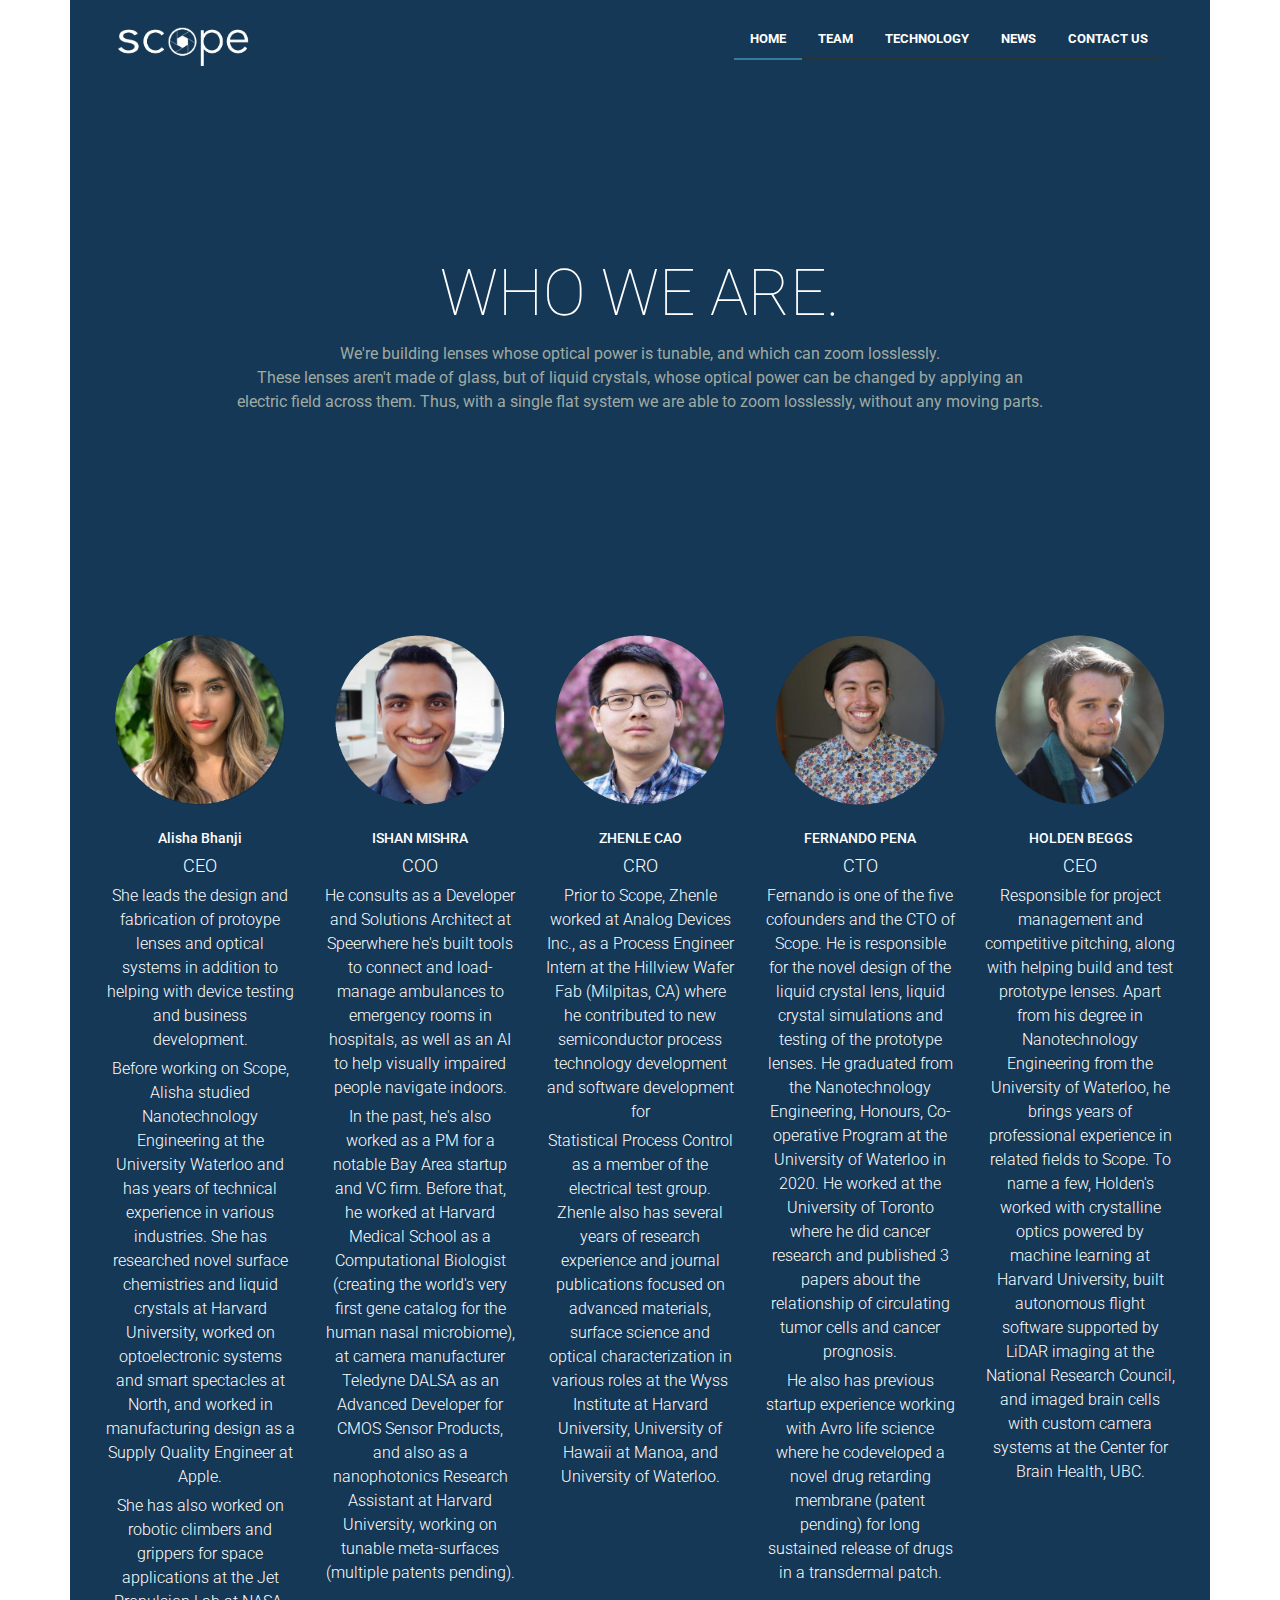
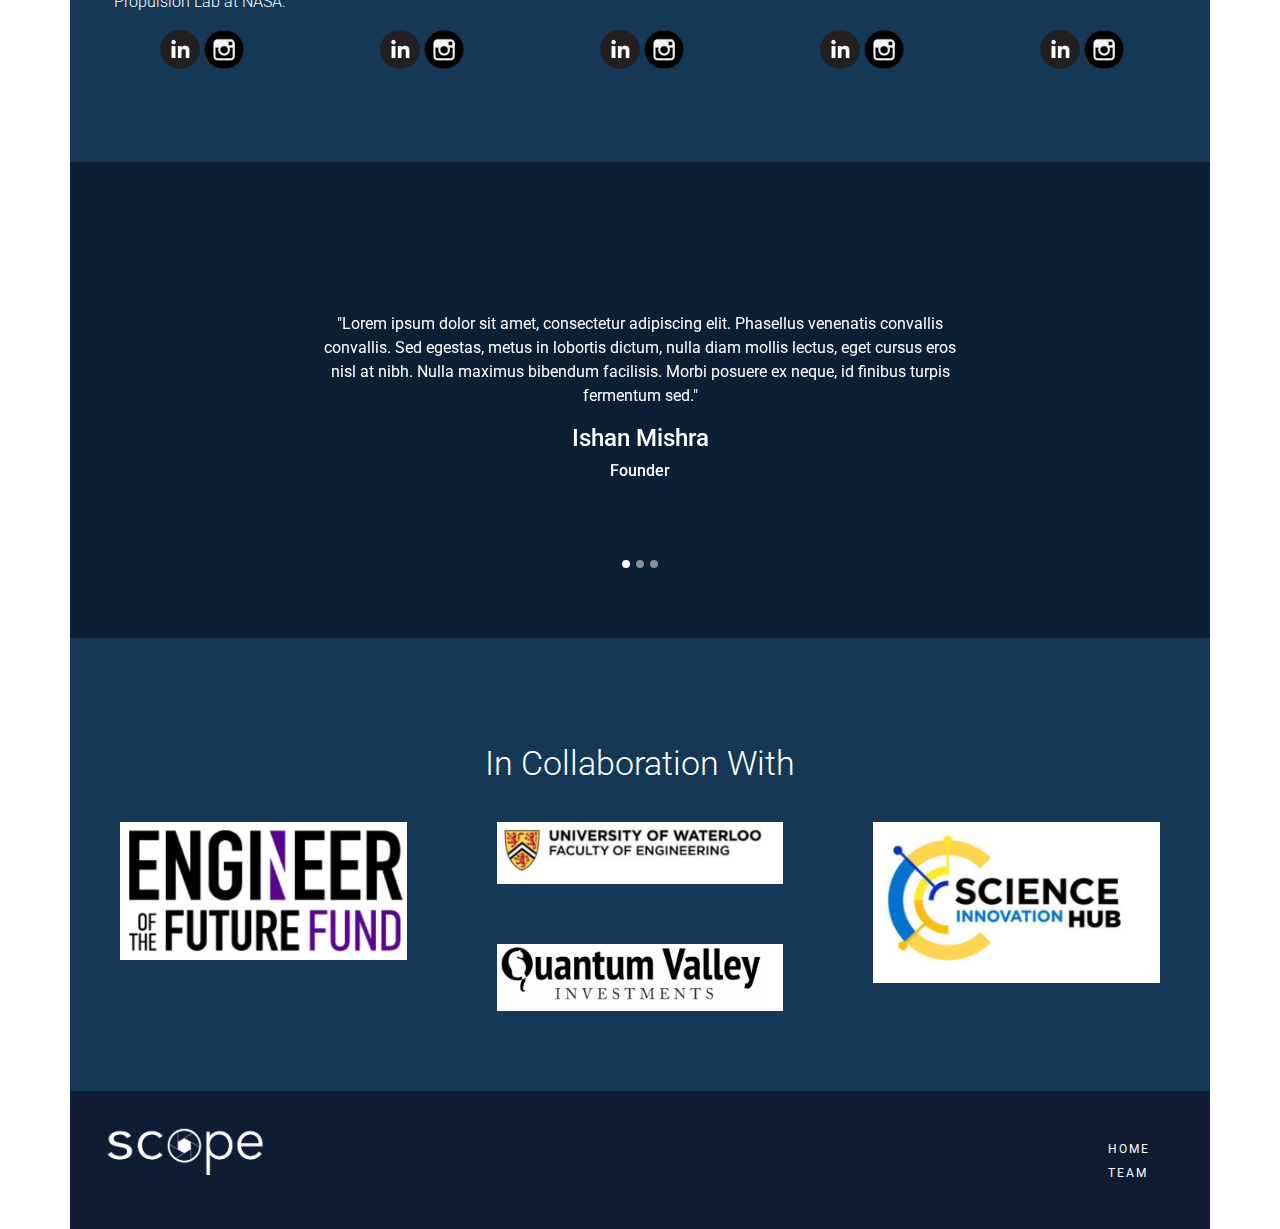
==== team.html @ c9a13b91 "first commit" ====
<!DOCTYPE html>
<html lang="en">
<head>
  <meta charset="UTF-8">
  <meta name="viewport" content="width=device-width, initial-scale=1.0">
  <title>Scope</title>
  <link href="https://fonts.googleapis.com/css2?family=Roboto:ital,wght@0,100;0,300;0,400;0,500;0,700;0,900;1,100;1,300;1,400;1,500;1,700;1,900&display=swap" rel="stylesheet">
  <link rel="stylesheet" href="./assets/lib/bootstrap-4.5.0/css/bootstrap.css">
  <link rel="stylesheet" href="./assets/css/style.css">
  <script src="./assets/lib/jquery/jquery.min.js"></script>
  <script src="./assets/lib/bootstrap-4.5.0/js/bootstrap.bundle.min.js"></script>
  <script src="https://ajax.googleapis.com/ajax/libs/jquery/3.5.1/jquery.min.js"></script>
  <script src="https://cdnjs.cloudflare.com/ajax/libs/popper.js/1.16.0/umd/popper.min.js"></script>
</head>
<body>
  <div id="scopeHomePage">
    <div class="hero-section-team container">
        <div class="row">
            <div class="col-12">
                <nav class="navbar navbar-expand-md navbar-light">
                    <div class="logo col-md-2">    
                        <a class="navbar-brand"><img class="logo-img" src="./assets/images/logo.png" alt="" /></a>
                    </div>
                    <button type="button" class="navbar-toggler bg-light" data-toggle="collapse" data-target="#nav">
                        <span class="navbar-toggler-icon"></span>
                    </button>
                    <div class="collapse col-md-10 nav-links navbar-collapse" id="nav">
                        <ul class="navbar-nav">
                            <li class="nav-item active">
                                <a class="nav-link text-light font-weight-bold px-3" href="#"><span>Home</span></a></a>
                            </li>
                            <li class="nav-item">
                                <a class="nav-link text-light font-weight-bold px-3" href="#"><span>Team</span></a>
                            </li>
                            <li class="nav-item">
                                <a class="nav-link text-light font-weight-bold px-3" href="#"><span>Technology</span></a>
                            </li>
                            <li class="nav-item">
                                <a class="nav-link text-light font-weight-bold px-3" href="#"><span>News</span></a>
                            </li>
                            <li class="nav-item">
                                <a class="nav-link text-light font-weight-bold px-3" href="#"><span>Contact Us</span></a>
                            </li>
                        </ul>
                    </div>
                </nav>
            </div>
            <div class="row main-section">
                <div class="col">
                    <h1 class="title">WHO WE ARE.</h1>
                    <p class="desc">We're building lenses whose optical power is tunable, and which can zoom losslessly.<br/>These lenses aren't made of glass, but of liquid crystals, whose optical power can be changed by applying an<br/>electric field across them. Thus, with a single flat system we are able to zoom losslessly, without any moving parts.</p>
                </div>
            </div>
            <div class="row team-container">
                <div class="col-12 col-md mb-5">
                    <div class="img-container">
                        <img src="./assets/images/team.png" alt="" />
                    </div>
                    <div class="team-content">
                        <h5>Alisha Bhanji</h5>
                        <h4>CEO</h4>
                        <p>She leads the design and fabrication of protoype lenses and optical systems in addition to helping with device testing and business development.</p>
                        <p>Before working on Scope, Alisha studied Nanotechnology Engineering at the University Waterloo and has years of technical experience in various industries. She has researched novel surface chemistries and liquid crystals at Harvard University, worked on optoelectronic systems and smart spectacles at North, and worked in manufacturing design as a Supply Quality Engineer at Apple.</p>
                        <p>She has also worked on robotic climbers and grippers for space applications at the Jet Propulsion Lab at NASA.</p>
                        <div class="social-links">
                            <a href="#"><img src="./assets/images/linkedin.png" alt="" /></a>
                            <a href="#"><img src="./assets/images/instagram.png" alt="" /></a>
                        </div>
                    </div>
                </div>
                <div class="col-12 col-md mb-5">
                    <div class="img-container">
                        <img src="./assets/images/team2.png" alt="" />
                    </div>
                    <div class="team-content">
                        <h5>ISHAN MISHRA</h5>
                        <h4>COO</h4>
                        <p>He consults as a Developer and
                            Solutions Architect at Speerwhere he's built tools to connect
                            and load-manage ambulances to
                            emergency rooms in hospitals, as
                            well as an AI to help visually
                            impaired people navigate
                            indoors.</p>
                        <p>In the past, he's also worked as a
                            PM for a notable Bay Area
                            startup and VC firm. Before that,
                            he worked at Harvard Medical
                            School as a Computational
                            Biologist (creating the world's
                            very first gene catalog for the
                            human nasal microbiome), at
                            camera manufacturer Teledyne
                            DALSA as an Advanced
                            Developer for CMOS Sensor
                            Products, and also as a nanophotonics Research Assistant at
                            Harvard University, working on
                            tunable meta-surfaces (multiple
                            patents pending).</p>
                            <div class="social-links">
                                <a href="#"><img src="./assets/images/linkedin.png" alt="" /></a>
                                <a href="#"><img src="./assets/images/instagram.png" alt="" /></a>
                            </div>
                    </div>
                </div>
                <div class="col-12 col-md mb-5">
                    <div class="img-container">
                        <img src="./assets/images/team3.png" alt="" />
                    </div>
                    <div class="team-content">
                        <h5>ZHENLE CAO</h5>
                        <h4>CRO</h4>
                        <p>Prior to Scope, Zhenle worked
                            at Analog Devices Inc., as a
                            Process Engineer Intern at the
                            Hillview Wafer Fab (Milpitas,
                            CA) where he contributed to
                            new semiconductor process
                            technology development and
                            software development for </p>
                        <p>Statistical Process Control as a
                            member of the electrical test
                            group. Zhenle also has several
                            years of research experience
                            and journal publications
                            focused on advanced
                            materials, surface science and
                            optical characterization in
                            various roles at the Wyss
                            Institute at Harvard University,
                            University of Hawaii at Manoa,
                            and University of Waterloo. </p>
                            <div class="social-links">
                                <a href="#"><img src="./assets/images/linkedin.png" alt="" /></a>
                                <a href="#"><img src="./assets/images/instagram.png" alt="" /></a>
                            </div>
                    </div>
                </div>
                <div class="col-12 col-md mb-5">
                    <div class="img-container">
                        <img src="./assets/images/team4.png" alt="" />
                    </div>
                    <div class="team-content">
                        <h5>FERNANDO PENA</h5>
                        <h4>CTO</h4>
                        <p>Fernando is one of the five cofounders and the CTO of Scope.
                            He is responsible for the novel
                            design of the liquid crystal lens,
                            liquid crystal simulations and
                            testing of the prototype lenses.
                            He graduated from the
                            Nanotechnology Engineering,
                            Honours, Co-operative Program
                            at the University of Waterloo in
                            2020. He worked at the
                            University of Toronto where he
                            did cancer research and
                            published 3 papers about the
                            relationship of circulating tumor
                            cells and cancer prognosis. </p>
                        <p>He also has previous startup
                            experience working with Avro
                            life science where he codeveloped a novel drug
                            retarding membrane (patent
                            pending) for long sustained
                            release of drugs in a transdermal
                            patch. </p>
                            <div class="social-links">
                                <a href="#"><img src="./assets/images/linkedin.png" alt="" /></a>
                                <a href="#"><img src="./assets/images/instagram.png" alt="" /></a>
                            </div>
                    </div>
                </div>
                <div class="col-12 col-md mb-5">
                    <div class="img-container">
                        <img src="./assets/images/team5.png" alt="" />
                    </div>
                    <div class="team-content">
                        <h5>HOLDEN BEGGS</h5>
                        <h4>CEO</h4>
                        <p>Responsible for project
                            management and competitive
                            pitching, along with helping
                            build and test prototype
                            lenses. Apart from his degree
                            in Nanotechnology
                            Engineering from the
                            University of Waterloo, he
                            brings years of professional
                            experience in related fields to
                            Scope. To name a few,
                            Holden's worked with
                            crystalline optics powered by
                            machine learning at Harvard
                            University, built autonomous
                            flight software supported by
                            LiDAR imaging at the National
                            Research Council, and imaged
                            brain cells with custom camera
                            systems at the Center for Brain
                            Health, UBC. </p>
                            <div class="social-links">
                                <a href="#"><img src="./assets/images/linkedin.png" alt="" /></a>
                                <a href="#"><img src="./assets/images/instagram.png" alt="" /></a>
                            </div>
                    </div>
                </div>
            </div>
        </div>
        <div class="row testmonial-container">
            <div id="demo" class="carousel slide" data-ride="carousel">

                <!-- Indicators -->
                <ul class="carousel-indicators">
                <li data-target="#demo" data-slide-to="0" class="active"></li>
                <li data-target="#demo" data-slide-to="1"></li>
                <li data-target="#demo" data-slide-to="2"></li>
                </ul>
                
                <!-- The slideshow -->
                <div class="carousel-inner">
                    <div class="carousel-item active">
                        <div class="carousel-content">
                            <p>"Lorem ipsum dolor sit amet, consectetur adipiscing elit. Phasellus venenatis convallis convallis. Sed egestas, metus in lobortis dictum, nulla diam mollis lectus, eget cursus eros nisl at nibh. Nulla maximus bibendum facilisis. Morbi posuere ex neque, id finibus turpis fermentum sed."</p>
                            <h4>Ishan Mishra</h4>
                            <h6>Founder</h6>
                        </div>
                    </div>
                    <div class="carousel-item">
                        <div class="carousel-content">
                            <p>"Lorem ipsum dolor sit amet, consectetur adipiscing elit. Phasellus venenatis convallis convallis. Sed egestas, metus in lobortis dictum, nulla diam mollis lectus, eget cursus eros nisl at nibh. Nulla maximus bibendum facilisis. Morbi posuere ex neque, id finibus turpis fermentum sed."</p>
                            <h4>Ishan Mishra</h4>
                            <h6>Founder</h6>
                        </div>
                    </div>
                    <div class="carousel-item">
                        <div class="carousel-content">
                            <p>"Lorem ipsum dolor sit amet, consectetur adipiscing elit. Phasellus venenatis convallis convallis. Sed egestas, metus in lobortis dictum, nulla diam mollis lectus, eget cursus eros nisl at nibh. Nulla maximus bibendum facilisis. Morbi posuere ex neque, id finibus turpis fermentum sed."</p>
                            <h4>Ishan Mishra</h4>
                            <h6>Founder</h6>
                        </div>
                    </div>
                </div>
            </div>
        </div>
        <div class="row collaboration-container">
            <div class="col-md-12 col-lg-12 col-12 col-sm-12">
                <h5>In Collaboration With</h5>
            </div>
            <div class="col-12 col-md">
                <div class="img-container">
                    <img src="./assets/images/dummy1.png" alt="" />
                </div>
            </div>
            <div class="col-12 col-md">
                <div class="img-container">
                    <img src="./assets/images/dummy2.png" alt="" />
                    <img src="./assets/images/dummy3.png" alt="" />
                </div>
            </div>
            <div class="col-12 col-md">
                <div class="img-container">
                    <img src="./assets/images/dummy4.png" alt="" />
                </div>
            </div>
        </div>
        <div class="row footer-container">
            <div class="col">
                <div class="footer">
                    <div class="img-container">
                        <img src="./assets/images/logo.png" alt="" style="width: 160px;"/>
                    </div>
                    <div class="fotter-links">
                        <ul>
                            <li><a href="#">Home</a></li>
                            <li><a href="#">Team</a></li>
                        </ul>
                    </div>
                </div>
            </div>
        </div>
    </div>
  </div>
</body>
</html>
---- assets/css/style.css ----
* {
  font-family: 'Roboto', sans-serif;
  font-size: 16px;
  color: #fff;
}
img{
  width: 100%;
}
.dark-bg {
  background-color: #0c2038;
}
.light-bg {
  background-color: #0f2540;
}
.hero-section{
  background-image: url(../images/covet.png);
}
.nav-links {
  display: flex;
  justify-content: flex-end;
  align-items: center;
}
.nav-links ul {
  display: flex;
  justify-content: flex-end;
  margin-bottom: 0;
}
.nav-links ul > li {
  list-style: none;
  display: inline-block;
  border-bottom: 2px solid #283434;
  transition: border 300ms ease-in;
}
.nav-links ul > li:hover {
  border-bottom: 2px solid #357d9d
}
.nav-links ul > li.active {
  border-bottom: 2px solid #357d9d
}
.nav-links ul > li span {
  color: #fff;
  text-transform: uppercase;
  font-size: 0.8rem;
}
.nav-colored{
  background-color: #0c2038;
  margin-top: -10px;
}
.main-section{
  text-align: center;
  padding: 100px 0;
  margin: 75px 0;
  width: 100%;
}
.main-section .title {
  font-size: 4rem;
  font-weight: 100;
  color: #fff;
  line-height: 5rem;
}
.main-section .desc {
  font-size: 1rem;
  line-height: 1.5rem;
  color: #9faaa3;
}
.per-wrapper {
  color: #fff;
}
.per-wrapper .percent {
  color: #3fbdfd;
  font-size: 2rem;
  line-height: 3rem;
  font-weight: 300;
}
.per-wrapper .per-txt{
  font-size: 1rem;
  font-weight: 300;
}
.our-tech-section .title {
  font-size: 3rem;
  color: #3fbdfd;
  font-weight: 300;
}
.our-tech-section .input-group{
  width: 80%;
}
.our-tech-section .input-group input{
  background: transparent;
  border-radius: 25px !important;
  color: #fff;
  font-size: 14px;
  z-index: 1;
}
.our-tech-section .input-group button{
  border-radius: 25px;
  background-color: #fff;
  border: 1px solid;
  color: #0c2038;
  font-size: 14px;
  padding: 6px 25px;
  position: absolute;
  right: 0;
}
.our-tech-section .sub-title {
  font-size: 2rem;
  font-weight: 300;
}
.our-tech-section p {
  color: #9faaa3
}
.applications-section .title{
text-align: end;
}
.applications-section .content{
  width: 75%;
  margin: auto;
}
.hero-section-team{
  background-color: #153856;
}
.team-container{
  margin: 20px;
}
.team-container .img-container img{
  width: 100%;
  border-radius: 50%;
  margin-bottom: 15px;
  padding: 10px;
}
.team-container .team-content h5{
  font-size: 14px;
  text-align: center;
}
.team-container .team-content h4{
  font-size: 18px;
  font-weight: 300;
  text-align: center;
}
.team-container .team-content p{
  font-size: 16px;
  font-weight: 300;
  text-align: center;
  margin-bottom: 5px;
}
.carousel-indicators{
  bottom: -60% !important;
}
.carousel-indicators li{
  width: 8px;
  height: 8px;
  border-radius: 50%;
}
.testmonial-container{
  padding: 150px 100px;
  text-align: center;
  margin: 75px -15px;
  background-color: #0d1f35;
}
.testmonial-container .carousel-content p{
  width: 70%;
  margin-right: auto;
  margin-left: auto;
}
.applications-section .img-container{
  text-align: center;
  margin-bottom: 15px;
}
.applications-section .img-container img{
 width: 8%;
}
.footer-container{
  background-color: #101c34;
  padding: 20px;
}
.footer-container .footer{
    display: flex;
    justify-content: space-between;
}
.footer-container .footer ul{
  padding: 25px;
  margin: 0;
}
.footer-container .footer ul li{
  list-style-type: none;
}
.footer-container .footer ul li a{
  font-size: 12px;
  color: #fff;
  text-transform: uppercase;
  letter-spacing: 2px;
}
.collaboration-container{
  padding: 30px 5px 50px;
}
.collaboration-container h5{
  text-align: center;
  font-size: 34px;
  font-weight: 300;
}
.collaboration-container .img-container img{
  width: 100%;
  padding: 30px;
}
.social-links{
  text-align: center;
  position: absolute;
  right: 30%;
  bottom: -5%;
}
.social-links a img{
  width: 40px;
  border-radius: 50%;
}
.news-section h3{
  text-align: center;
  color: #0f2540;
  font-size: 34px;
  font-weight: 300;
  padding: 40px;
}
.recent-posts h5{
  color: #0f2540;
  font-size: 16px;
  font-weight: 500;
}
.recent-content{
  border-bottom: 1px solid #ccc;
  border-top: 1px solid #ccc;
  padding: 25px 0;
  margin-left: 20px;
  margin-right: 50px;
}
.recent-content h3{
  color: #3fbdfd;
  text-align: center;
  font-weight: 400;
  margin: 0;
}
.recent-content h4{
  font-size: 12px;
  color: #283434;
  text-align: center;
}
.recent-content-by h2{
  color: #333;
  font-size: 22px;
  font-weight: 600;
}
.recent-content-by h2 span{
  color: #393333;
  font-weight: 300;
  padding-left: 25px;
}
.recent-content-by p{
  color: #393333;
  width: 80%;
  padding-top: 15px;
  margin-bottom: 45px;
}
@media(max-width: 480px){
  .testmonial-container{
    padding: 150px 30px;
  }
  .testmonial-container .carousel-content p{
    width: 100%;
  }
  .social-links{
    right: 40%;
  }
}
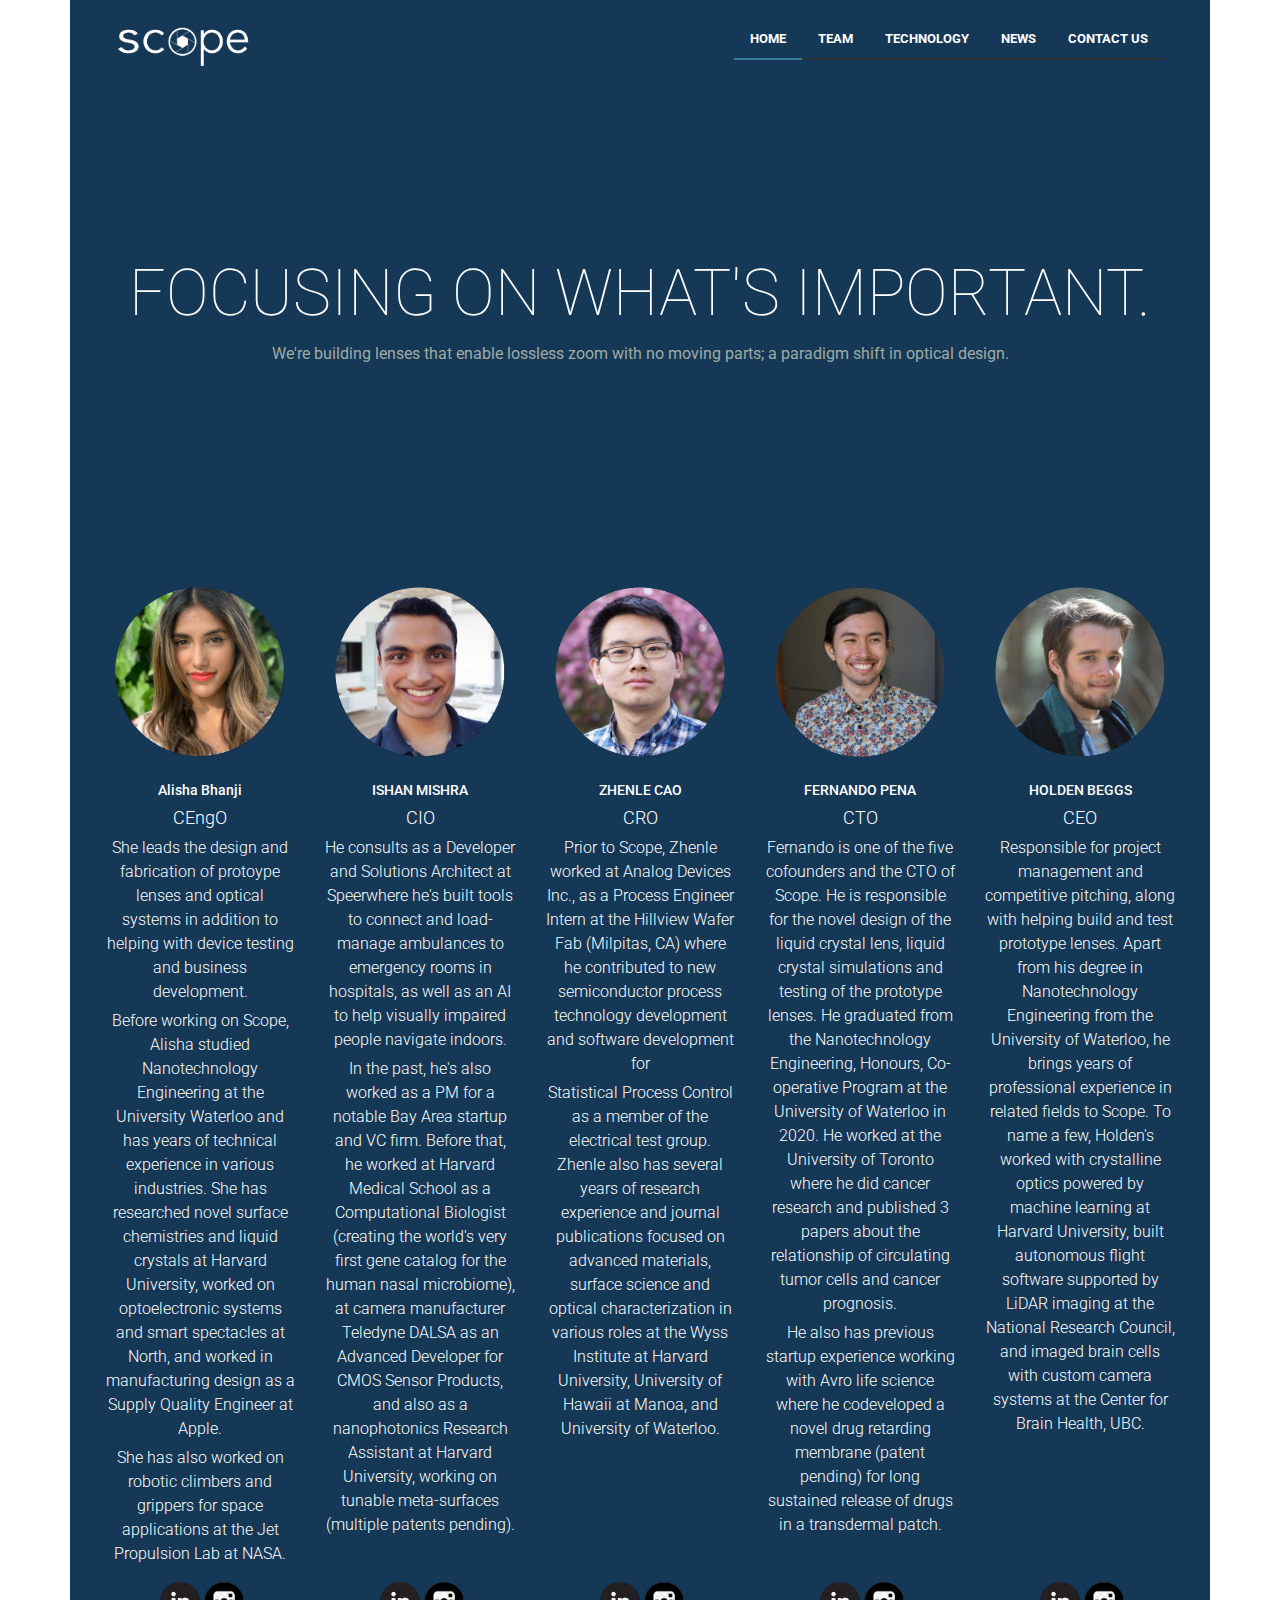
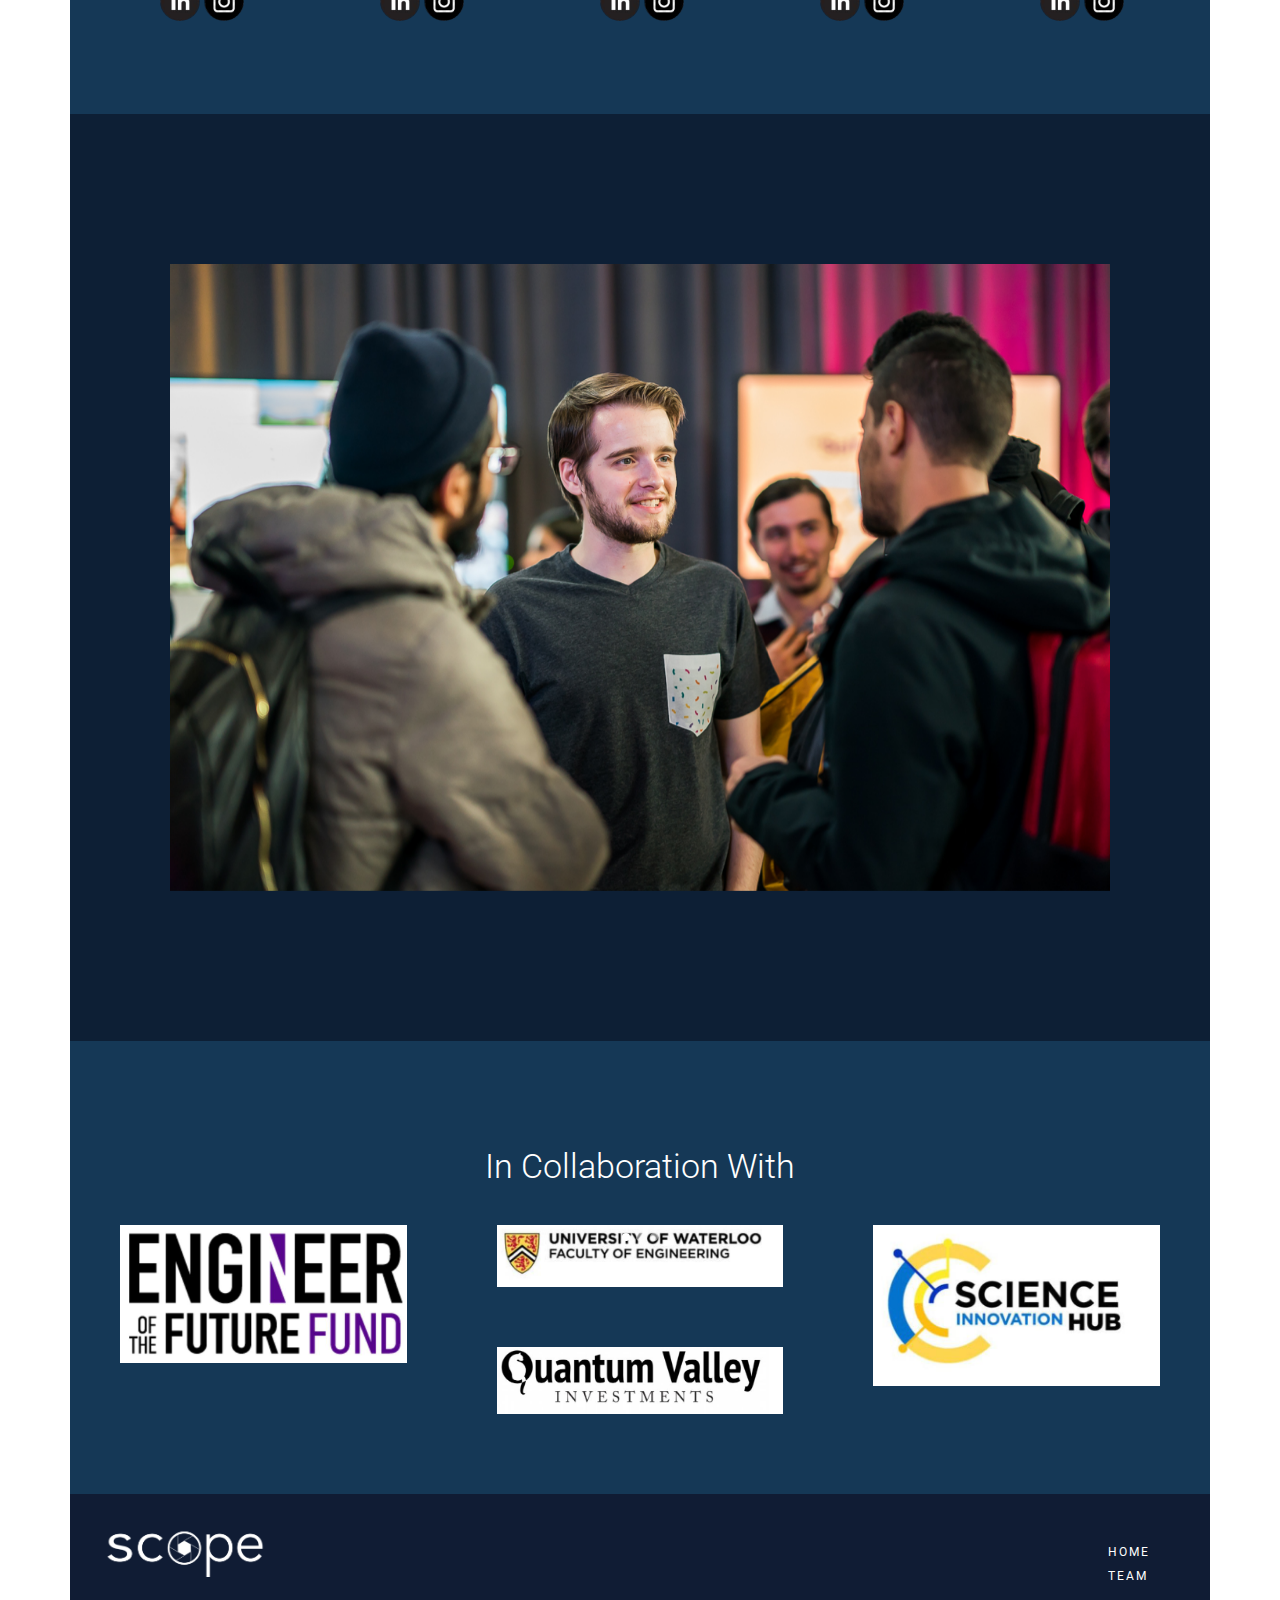
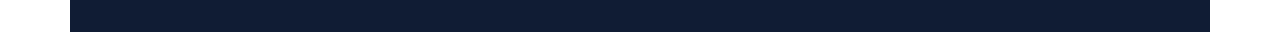
==== commit dd78b9a6: "Preliminary fixes made - IM" ====
--- a/team.html
+++ b/team.html
@@ -27,19 +27,19 @@
                     <div class="collapse col-md-10 nav-links navbar-collapse" id="nav">
                         <ul class="navbar-nav">
                             <li class="nav-item active">
-                                <a class="nav-link text-light font-weight-bold px-3" href="#"><span>Home</span></a></a>
+                                <a class="nav-link text-light font-weight-bold px-3" href="./index.html"><span>Home</span></a></a>
                             </li>
                             <li class="nav-item">
                                 <a class="nav-link text-light font-weight-bold px-3" href="#"><span>Team</span></a>
                             </li>
                             <li class="nav-item">
-                                <a class="nav-link text-light font-weight-bold px-3" href="#"><span>Technology</span></a>
-                            </li>
-                            <li class="nav-item">
-                                <a class="nav-link text-light font-weight-bold px-3" href="#"><span>News</span></a>
-                            </li>
-                            <li class="nav-item">
-                                <a class="nav-link text-light font-weight-bold px-3" href="#"><span>Contact Us</span></a>
+                                <a class="nav-link text-light font-weight-bold px-3" href="./index.html#technology"><span>Technology</span></a>
+                            </li>
+                            <li class="nav-item">
+                                <a class="nav-link text-light font-weight-bold px-3" href="./index.html#news"><span>News</span></a>
+                            </li>
+                            <li class="nav-item">
+                                <a class="nav-link text-light font-weight-bold px-3" href="./index.html#"><span>Contact Us</span></a>
                             </li>
                         </ul>
                     </div>
@@ -47,8 +47,8 @@
             </div>
             <div class="row main-section">
                 <div class="col">
-                    <h1 class="title">WHO WE ARE.</h1>
-                    <p class="desc">We're building lenses whose optical power is tunable, and which can zoom losslessly.<br/>These lenses aren't made of glass, but of liquid crystals, whose optical power can be changed by applying an<br/>electric field across them. Thus, with a single flat system we are able to zoom losslessly, without any moving parts.</p>
+                    <h1 class="title">FOCUSING ON WHAT'S IMPORTANT.</h1>
+                    <p class="desc">We're building lenses that enable lossless zoom with no moving parts; a paradigm shift in optical design.</p>
                 </div>
             </div>
             <div class="row team-container">
@@ -58,12 +58,12 @@
                     </div>
                     <div class="team-content">
                         <h5>Alisha Bhanji</h5>
-                        <h4>CEO</h4>
+                        <h4>CEngO</h4>
                         <p>She leads the design and fabrication of protoype lenses and optical systems in addition to helping with device testing and business development.</p>
                         <p>Before working on Scope, Alisha studied Nanotechnology Engineering at the University Waterloo and has years of technical experience in various industries. She has researched novel surface chemistries and liquid crystals at Harvard University, worked on optoelectronic systems and smart spectacles at North, and worked in manufacturing design as a Supply Quality Engineer at Apple.</p>
                         <p>She has also worked on robotic climbers and grippers for space applications at the Jet Propulsion Lab at NASA.</p>
                         <div class="social-links">
-                            <a href="#"><img src="./assets/images/linkedin.png" alt="" /></a>
+                            <a href="www.linkedin.com/in/alisha-bhanji"><img src="./assets/images/linkedin.png" alt="" /></a>
                             <a href="#"><img src="./assets/images/instagram.png" alt="" /></a>
                         </div>
                     </div>
@@ -74,7 +74,7 @@
                     </div>
                     <div class="team-content">
                         <h5>ISHAN MISHRA</h5>
-                        <h4>COO</h4>
+                        <h4>CIO</h4>
                         <p>He consults as a Developer and
                             Solutions Architect at Speerwhere he's built tools to connect
                             and load-manage ambulances to
@@ -98,7 +98,7 @@
                             tunable meta-surfaces (multiple
                             patents pending).</p>
                             <div class="social-links">
-                                <a href="#"><img src="./assets/images/linkedin.png" alt="" /></a>
+                                <a href="https://www.linkedin.com/in/ishanmishra0/"><img src="./assets/images/linkedin.png" alt="" /></a>
                                 <a href="#"><img src="./assets/images/instagram.png" alt="" /></a>
                             </div>
                     </div>
@@ -131,7 +131,7 @@
                             University of Hawaii at Manoa,
                             and University of Waterloo. </p>
                             <div class="social-links">
-                                <a href="#"><img src="./assets/images/linkedin.png" alt="" /></a>
+                                <a href="https://www.linkedin.com/in/zhenlecao/"><img src="./assets/images/linkedin.png" alt="" /></a>
                                 <a href="#"><img src="./assets/images/instagram.png" alt="" /></a>
                             </div>
                     </div>
@@ -166,7 +166,7 @@
                             release of drugs in a transdermal
                             patch. </p>
                             <div class="social-links">
-                                <a href="#"><img src="./assets/images/linkedin.png" alt="" /></a>
+                                <a href="https://www.linkedin.com/in/fernando-pencantu/"><img src="./assets/images/linkedin.png" alt="" /></a>
                                 <a href="#"><img src="./assets/images/instagram.png" alt="" /></a>
                             </div>
                     </div>
@@ -200,7 +200,7 @@
                             systems at the Center for Brain
                             Health, UBC. </p>
                             <div class="social-links">
-                                <a href="#"><img src="./assets/images/linkedin.png" alt="" /></a>
+                                <a href="https://www.linkedin.com/in/holdenbeggs/"><img src="./assets/images/linkedin.png" alt="" /></a>
                                 <a href="#"><img src="./assets/images/instagram.png" alt="" /></a>
                             </div>
                     </div>
@@ -220,28 +220,24 @@
                 <!-- The slideshow -->
                 <div class="carousel-inner">
                     <div class="carousel-item active">
-                        <div class="carousel-content">
-                            <p>"Lorem ipsum dolor sit amet, consectetur adipiscing elit. Phasellus venenatis convallis convallis. Sed egestas, metus in lobortis dictum, nulla diam mollis lectus, eget cursus eros nisl at nibh. Nulla maximus bibendum facilisis. Morbi posuere ex neque, id finibus turpis fermentum sed."</p>
-                            <h4>Ishan Mishra</h4>
-                            <h6>Founder</h6>
-                        </div>
+			    <img src="./assets/images/holdentalk.jpg" alt="" />
                     </div>
                     <div class="carousel-item">
-                        <div class="carousel-content">
-                            <p>"Lorem ipsum dolor sit amet, consectetur adipiscing elit. Phasellus venenatis convallis convallis. Sed egestas, metus in lobortis dictum, nulla diam mollis lectus, eget cursus eros nisl at nibh. Nulla maximus bibendum facilisis. Morbi posuere ex neque, id finibus turpis fermentum sed."</p>
-                            <h4>Ishan Mishra</h4>
-                            <h6>Founder</h6>
-                        </div>
+			    <img src="./assets/images/zhenle1.jpg" alt="" />
                     </div>
                     <div class="carousel-item">
-                        <div class="carousel-content">
-                            <p>"Lorem ipsum dolor sit amet, consectetur adipiscing elit. Phasellus venenatis convallis convallis. Sed egestas, metus in lobortis dictum, nulla diam mollis lectus, eget cursus eros nisl at nibh. Nulla maximus bibendum facilisis. Morbi posuere ex neque, id finibus turpis fermentum sed."</p>
-                            <h4>Ishan Mishra</h4>
-                            <h6>Founder</h6>
-                        </div>
-                    </div>
-                </div>
-            </div>
+			    <img src="./assets/images/alibaba1.jpg" alt="" />
+                    </div>
+                </div>
+
+		  <a class="left carousel-control" href="#demo" data-slide="prev">
+			  <span class="glyphicon glyphicon-chevron-left"></span>
+			  <span class="sr-only">Previous</span>
+		  </a>
+		  <a class="right carousel-control" href="#demo" data-slide="next">
+			  <span class="glyphicon glyphicon-chevron-right"></span>
+			  <span class="sr-only">Next</span>
+	    </div>
         </div>
         <div class="row collaboration-container">
             <div class="col-md-12 col-lg-12 col-12 col-sm-12">
@@ -272,7 +268,7 @@
                     </div>
                     <div class="fotter-links">
                         <ul>
-                            <li><a href="#">Home</a></li>
+                            <li><a href="./index.html">Home</a></li>
                             <li><a href="#">Team</a></li>
                         </ul>
                     </div>
@@ -282,4 +278,4 @@
     </div>
   </div>
 </body>
-</html>+</html>
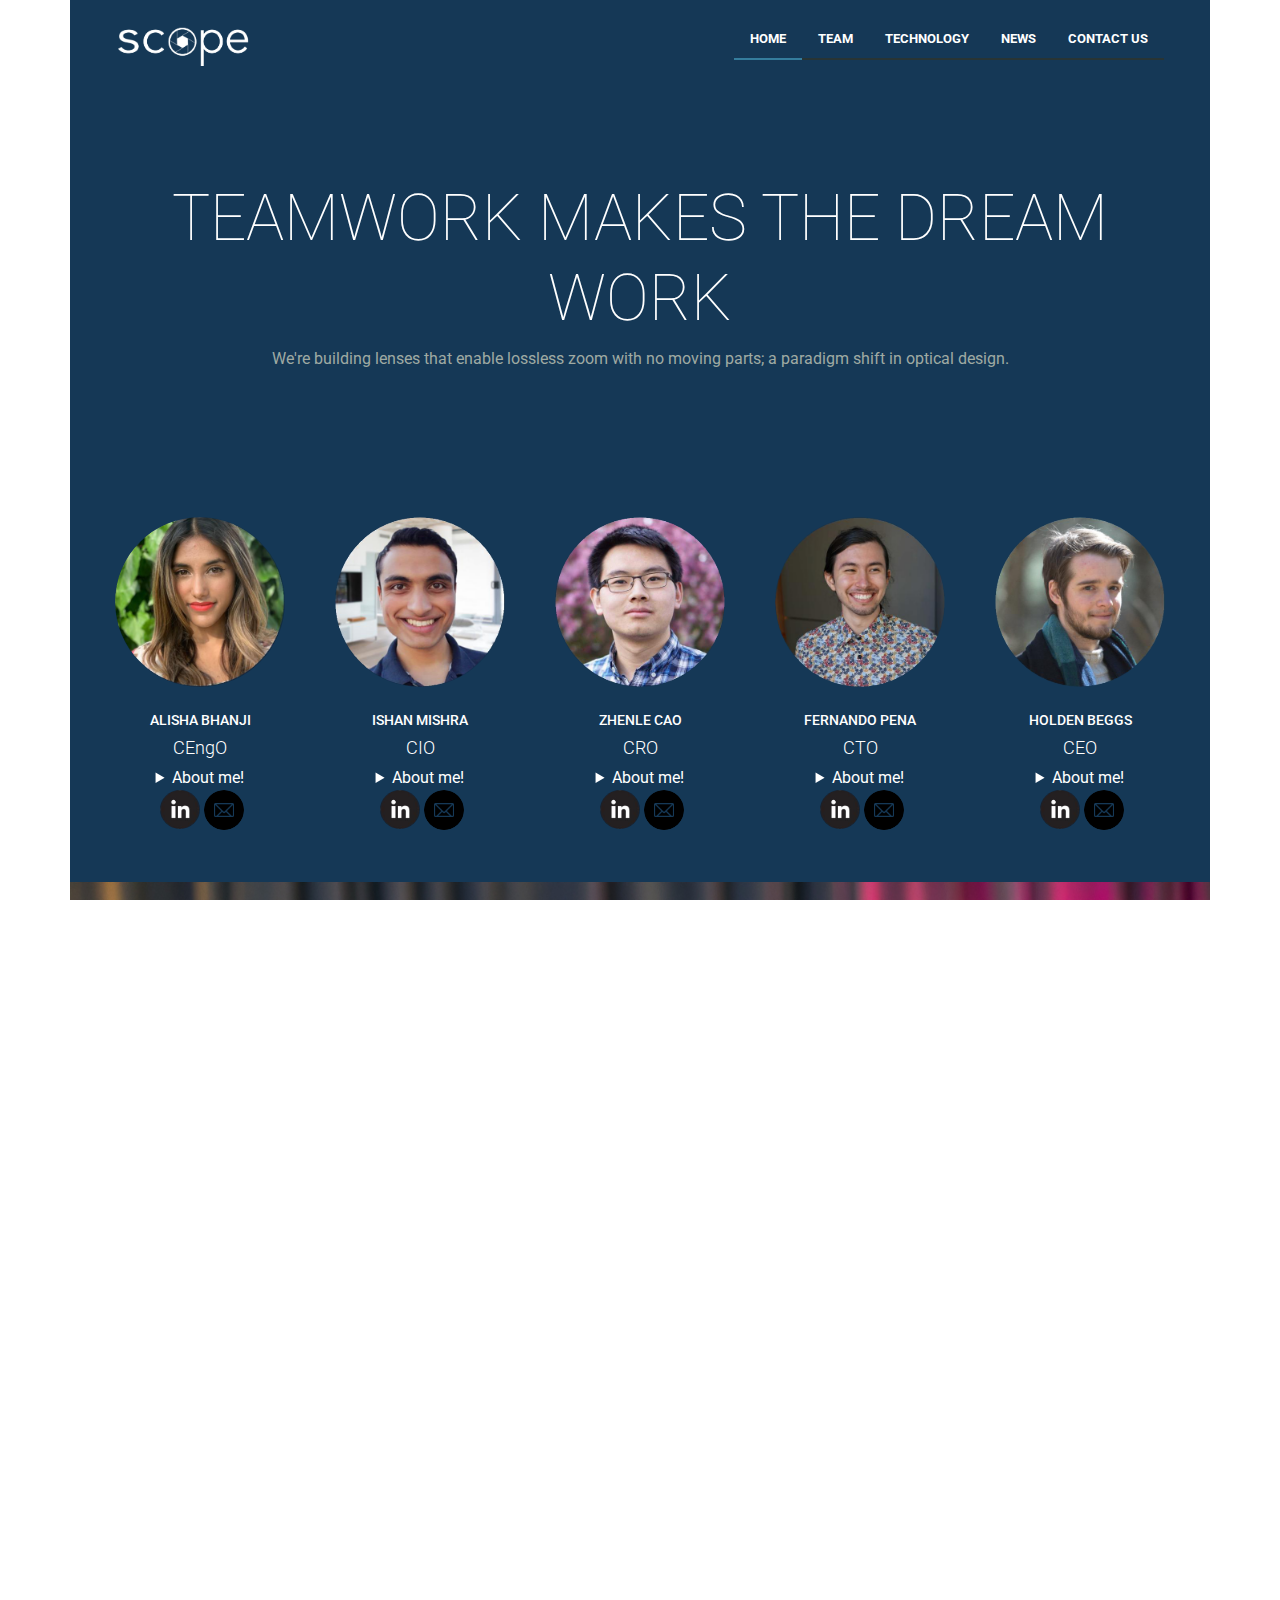
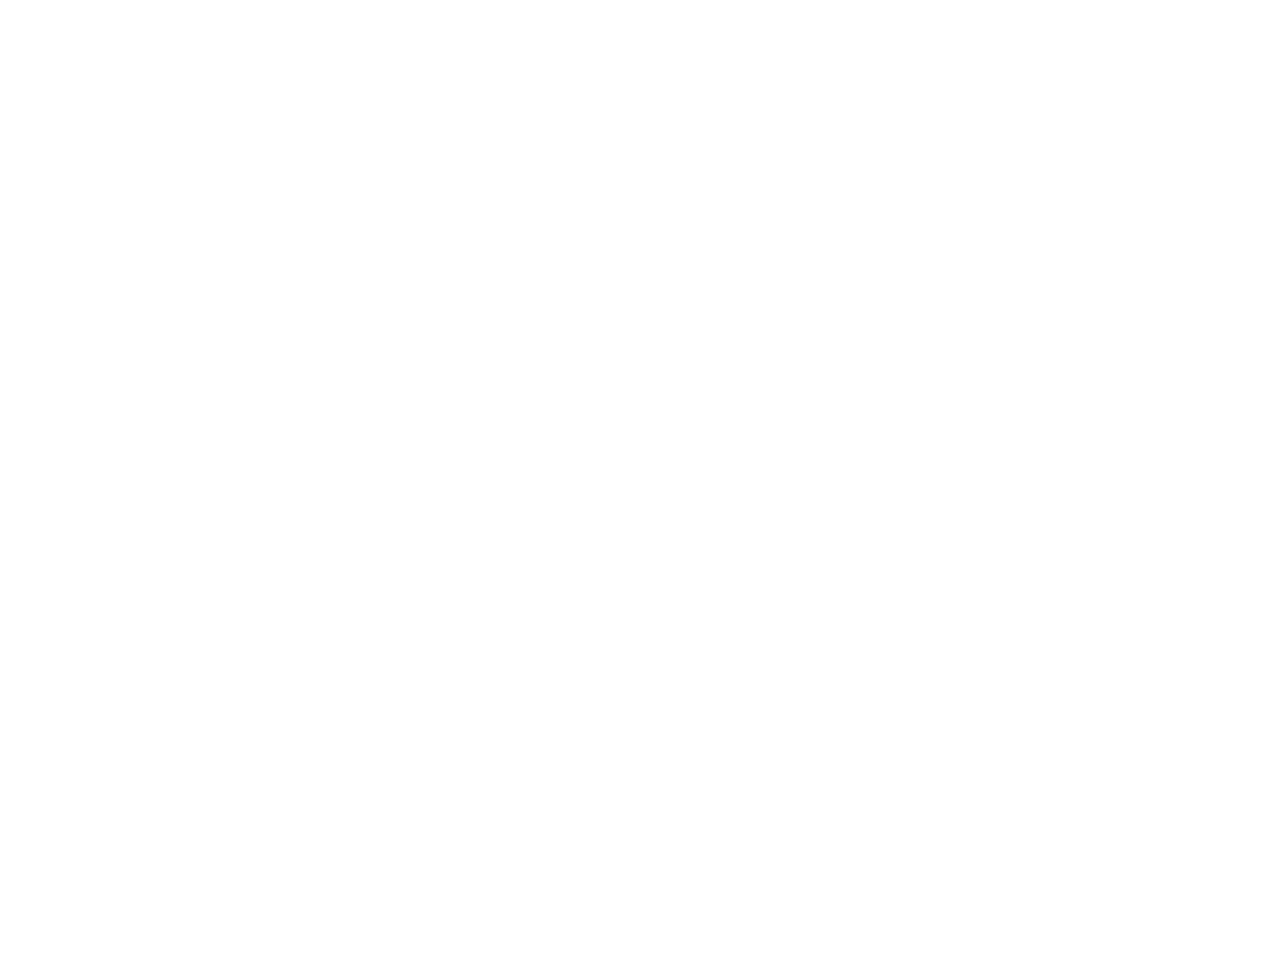
==== commit 0e2e2284: "Several bugs fixed" ====
--- a/team.html
+++ b/team.html
@@ -39,7 +39,7 @@
                                 <a class="nav-link text-light font-weight-bold px-3" href="./index.html#news"><span>News</span></a>
                             </li>
                             <li class="nav-item">
-                                <a class="nav-link text-light font-weight-bold px-3" href="./index.html#"><span>Contact Us</span></a>
+                                <a class="nav-link text-light font-weight-bold px-3" href="mailto:ishan@scopephotonics.com"><span>Contact Us</span></a>
                             </li>
                         </ul>
                     </div>
@@ -47,7 +47,7 @@
             </div>
             <div class="row main-section">
                 <div class="col">
-                    <h1 class="title">FOCUSING ON WHAT'S IMPORTANT.</h1>
+                    <h1 class="title">TEAMWORK MAKES THE DREAM WORK</h1>
                     <p class="desc">We're building lenses that enable lossless zoom with no moving parts; a paradigm shift in optical design.</p>
                 </div>
             </div>
@@ -57,14 +57,21 @@
                         <img src="./assets/images/team.png" alt="" />
                     </div>
                     <div class="team-content">
-                        <h5>Alisha Bhanji</h5>
-                        <h4>CEngO</h4>
-                        <p>She leads the design and fabrication of protoype lenses and optical systems in addition to helping with device testing and business development.</p>
-                        <p>Before working on Scope, Alisha studied Nanotechnology Engineering at the University Waterloo and has years of technical experience in various industries. She has researched novel surface chemistries and liquid crystals at Harvard University, worked on optoelectronic systems and smart spectacles at North, and worked in manufacturing design as a Supply Quality Engineer at Apple.</p>
-                        <p>She has also worked on robotic climbers and grippers for space applications at the Jet Propulsion Lab at NASA.</p>
-                        <div class="social-links">
+                        <h5>ALISHA BHANJI</h5>
+				<h4>CEngO</h4>
+				<details>
+
+					<summary style="text-align:center"> About me!</summary>
+                        <p align="justify">She leads the design and fabrication of protoype lenses and optical systems in addition to helping with device testing and business development.</p>
+			<br>
+			<p align="justify">Before working on Scope, Alisha studied Nanotechnology Engineering at the University Waterloo and has years of technical experience in various industries. She has researched novel surface chemistries and liquid crystals at Harvard University, worked on optoelectronic systems and smart spectacles at North, and worked in manufacturing design as a Supply Quality Engineer at Apple.</p>
+			<br>
+			<p align="justify"> She has also worked on robotic climbers and grippers for space applications at the Jet Propulsion Lab at NASA.</p>
+			</details>
+					<br>
+			<div class="social-links">
                             <a href="www.linkedin.com/in/alisha-bhanji"><img src="./assets/images/linkedin.png" alt="" /></a>
-                            <a href="#"><img src="./assets/images/instagram.png" alt="" /></a>
+			    <a href="mailto:scopephotonics@gmail.com"><img src="./assets/images/email.png" alt="" /></a>
                         </div>
                     </div>
                 </div>
@@ -74,32 +81,22 @@
                     </div>
                     <div class="team-content">
                         <h5>ISHAN MISHRA</h5>
-                        <h4>CIO</h4>
-                        <p>He consults as a Developer and
-                            Solutions Architect at Speerwhere he's built tools to connect
-                            and load-manage ambulances to
-                            emergency rooms in hospitals, as
-                            well as an AI to help visually
-                            impaired people navigate
-                            indoors.</p>
-                        <p>In the past, he's also worked as a
-                            PM for a notable Bay Area
-                            startup and VC firm. Before that,
-                            he worked at Harvard Medical
-                            School as a Computational
-                            Biologist (creating the world's
-                            very first gene catalog for the
-                            human nasal microbiome), at
-                            camera manufacturer Teledyne
-                            DALSA as an Advanced
-                            Developer for CMOS Sensor
-                            Products, and also as a nanophotonics Research Assistant at
-                            Harvard University, working on
-                            tunable meta-surfaces (multiple
-                            patents pending).</p>
+				<h4>CIO</h4>
+			<details>
+				<summary style="text-align:center">About me! </summary>
+                <p align="justify"> Ishan helps set the company's strategic vision, and leads all of its business initiatives. 
+			In addition, he serves as the company's code monkey and develops its computer vision and machine learning pipelines. </p>
+			<br>
+			<p aligh-"justify"> Prior to founding Scope, Ishan has been a Solutions Architect at Speer, a PM for Human Capital, a Computational
+			Biologist (creating the world's very first gene catalog for the human nasal microbiome) at Harvard Medical School, 
+			    an Advanced Developer for CMOS Sensor Products at Teledyne DALSA, and also as a nanophotonics Research Assistant at
+                            Harvard University, working on tunable meta-surfaces (multiple patents pending).</p>
+			</details>
+					<br>
                             <div class="social-links">
                                 <a href="https://www.linkedin.com/in/ishanmishra0/"><img src="./assets/images/linkedin.png" alt="" /></a>
-                                <a href="#"><img src="./assets/images/instagram.png" alt="" /></a>
+			    <a href="mailto:scopephotonics@gmail.com"><img src="./assets/images/email.png" alt="" /></a>
+
                             </div>
                     </div>
                 </div>
@@ -109,18 +106,22 @@
                     </div>
                     <div class="team-content">
                         <h5>ZHENLE CAO</h5>
-                        <h4>CRO</h4>
-                        <p>Prior to Scope, Zhenle worked
+				<h4>CRO</h4>
+			<details>
+				<summary style="text-align:center"> About me!</summary>
+
+                        <p align="justify">Prior to Scope, Zhenle worked
                             at Analog Devices Inc., as a
                             Process Engineer Intern at the
                             Hillview Wafer Fab (Milpitas,
                             CA) where he contributed to
                             new semiconductor process
                             technology development and
-                            software development for </p>
-                        <p>Statistical Process Control as a
+                            software development for Statistical Process Control as a
                             member of the electrical test
-                            group. Zhenle also has several
+                            group. 
+			    <br>
+			    <p align="justify"> Zhenle also has several
                             years of research experience
                             and journal publications
                             focused on advanced
@@ -130,9 +131,11 @@
                             Institute at Harvard University,
                             University of Hawaii at Manoa,
                             and University of Waterloo. </p>
+			</details>
+					<br>
                             <div class="social-links">
                                 <a href="https://www.linkedin.com/in/zhenlecao/"><img src="./assets/images/linkedin.png" alt="" /></a>
-                                <a href="#"><img src="./assets/images/instagram.png" alt="" /></a>
+				<a href="mailto:scopephotonics@gmail.com"><img src="./assets/images/email.png" alt="" /></a>
                             </div>
                     </div>
                 </div>
@@ -142,8 +145,10 @@
                     </div>
                     <div class="team-content">
                         <h5>FERNANDO PENA</h5>
-                        <h4>CTO</h4>
-                        <p>Fernando is one of the five cofounders and the CTO of Scope.
+				<h4>CTO</h4>
+			<details>
+				<summary style="text-align:center"> About me! </summary>
+                <p align="justify">Fernando is one of the five cofounders and the CTO of Scope.
                             He is responsible for the novel
                             design of the liquid crystal lens,
                             liquid crystal simulations and
@@ -158,16 +163,19 @@
                             published 3 papers about the
                             relationship of circulating tumor
                             cells and cancer prognosis. </p>
-                        <p>He also has previous startup
+			<br>
+                        <p align="justify">He also has previous startup
                             experience working with Avro
                             life science where he codeveloped a novel drug
                             retarding membrane (patent
                             pending) for long sustained
                             release of drugs in a transdermal
                             patch. </p>
+			</details>
+					<br>
                             <div class="social-links">
                                 <a href="https://www.linkedin.com/in/fernando-pencantu/"><img src="./assets/images/linkedin.png" alt="" /></a>
-                                <a href="#"><img src="./assets/images/instagram.png" alt="" /></a>
+			    <a href="mailto:scopephotonics@gmail.com"><img src="./assets/images/email.png" alt="" /></a>
                             </div>
                     </div>
                 </div>
@@ -177,12 +185,16 @@
                     </div>
                     <div class="team-content">
                         <h5>HOLDEN BEGGS</h5>
-                        <h4>CEO</h4>
-                        <p>Responsible for project
+				<h4>CEO</h4>
+			<details>
+				<summary style="text-align:center"> About me! </summary>
+        <p align="justify">Responsible for project
                             management and competitive
                             pitching, along with helping
                             build and test prototype
-                            lenses. Apart from his degree
+			    lenses. </p>
+			    <br>
+			    <p align="justify">Apart from his degree
                             in Nanotechnology
                             Engineering from the
                             University of Waterloo, he
@@ -199,9 +211,11 @@
                             brain cells with custom camera
                             systems at the Center for Brain
                             Health, UBC. </p>
-                            <div class="social-links">
+			</details>
+					<br>
+			<div class="social-links">
                                 <a href="https://www.linkedin.com/in/holdenbeggs/"><img src="./assets/images/linkedin.png" alt="" /></a>
-                                <a href="#"><img src="./assets/images/instagram.png" alt="" /></a>
+			    <a href="mailto:scopephotonics@gmail.com"><img src="./assets/images/email.png" alt="" /></a>
                             </div>
                     </div>
                 </div>
@@ -240,42 +254,28 @@
 	    </div>
         </div>
         <div class="row collaboration-container">
-            <div class="col-md-12 col-lg-12 col-12 col-sm-12">
-                <h5>In Collaboration With</h5>
-            </div>
-            <div class="col-12 col-md">
-                <div class="img-container">
-                    <img src="./assets/images/dummy1.png" alt="" />
-                </div>
-            </div>
-            <div class="col-12 col-md">
-                <div class="img-container">
-                    <img src="./assets/images/dummy2.png" alt="" />
-                    <img src="./assets/images/dummy3.png" alt="" />
-                </div>
-            </div>
-            <div class="col-12 col-md">
-                <div class="img-container">
-                    <img src="./assets/images/dummy4.png" alt="" />
-                </div>
-            </div>
-        </div>
-        <div class="row footer-container">
-            <div class="col">
-                <div class="footer">
-                    <div class="img-container">
-                        <img src="./assets/images/logo.png" alt="" style="width: 160px;"/>
-                    </div>
-                    <div class="fotter-links">
-                        <ul>
-                            <li><a href="./index.html">Home</a></li>
-                            <li><a href="#">Team</a></li>
-                        </ul>
-                    </div>
-                </div>
-            </div>
-        </div>
+		<div class="col-md-12 col-lg-12 col-12 col-sm-12">
+			<h5>In Collaboration With:</h5>
+		</div>
+		<div class="img-container">
+			<img src="./assets/images/SpecialThanksTo.png" alt="" />
+		</div>
+		<div class="row footer-container">
+			<div class="col">
+				<div class="footer">
+					<div class="img-container">
+						<img src="./assets/images/logo.png" alt="" style="width: 160px;"/>
+					</div>
+					<div class="footer-links">
+						<ul>
+							<li><a href="./index.html">Home</a></li>
+							<li><a href="#">Team</a></li>
+						</ul>
+					</div>
+				</div>
+			</div>
+		</div>
+	</div>
     </div>
-  </div>
 </body>
 </html>
--- a/assets/css/style.css
+++ b/assets/css/style.css
@@ -49,7 +49,7 @@
 .main-section{
   text-align: center;
   padding: 100px 0;
-  margin: 75px 0;
+  margin: 0;
   width: 100%;
 }
 .main-section .title {
@@ -151,9 +151,9 @@
   border-radius: 50%;
 }
 .testmonial-container{
-  padding: 150px 100px;
-  text-align: center;
-  margin: 75px -15px;
+  /*padding: 100px 100px;*/
+  text-align: center;
+  /*margin: 75px -15px;*/
   background-color: #0d1f35;
 }
 .testmonial-container .carousel-content p{
@@ -267,4 +267,4 @@
   .social-links{
     right: 40%;
   }
-}+}
